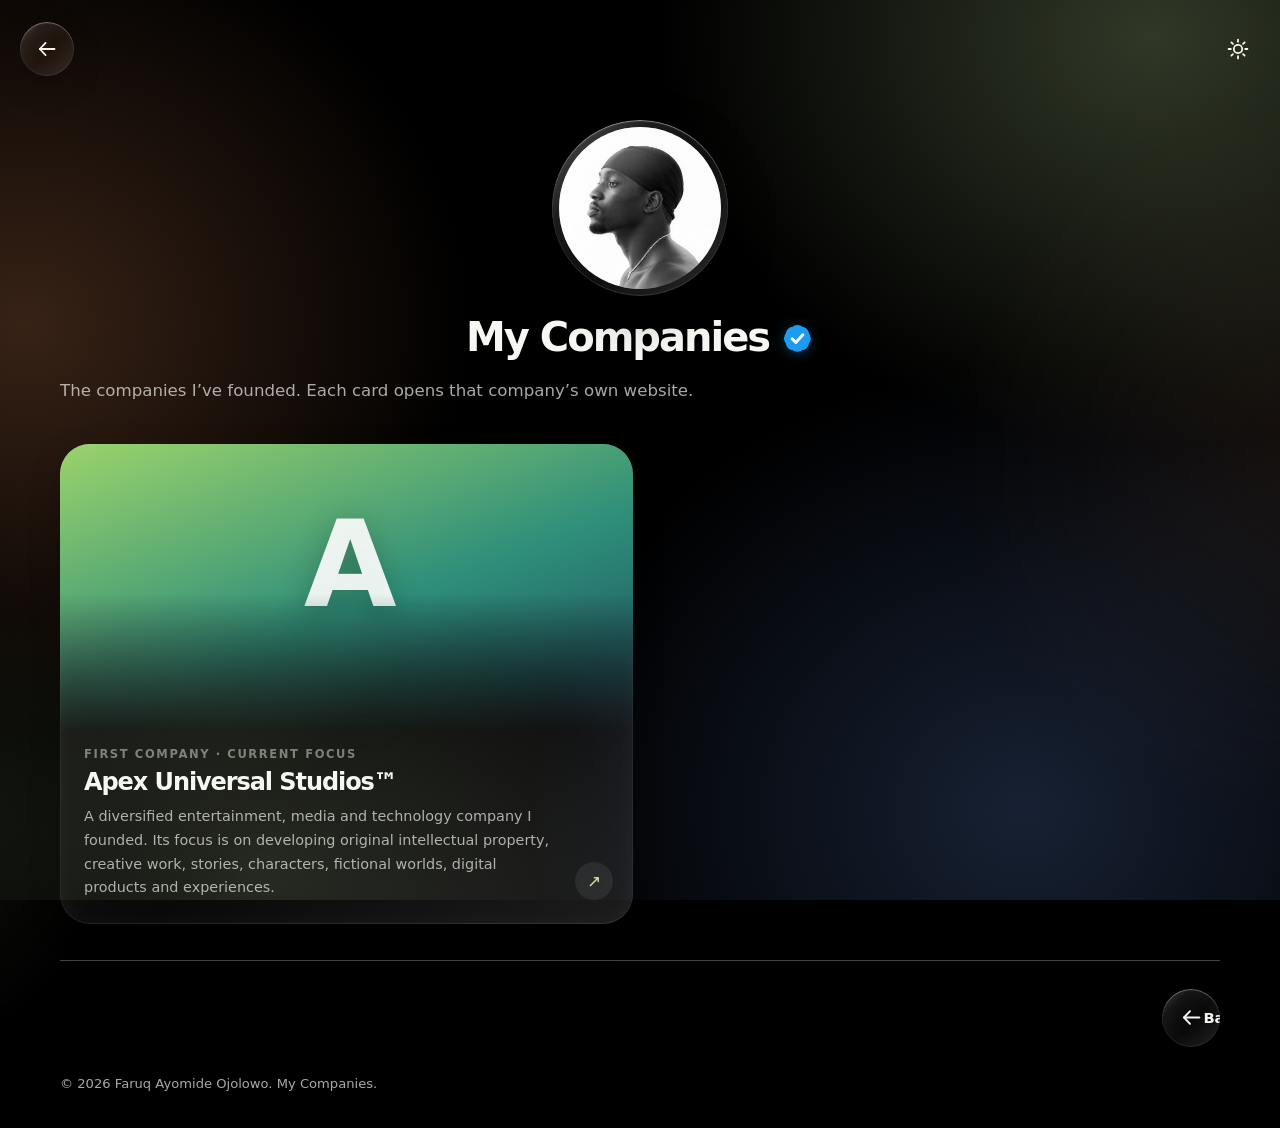
==== companies.html @ 047fd9ed "Add files via upload" ====
<!DOCTYPE html>
<html lang="en">
<head>
  <meta charset="UTF-8">
  <meta name="viewport" content="width=device-width, initial-scale=1.0, viewport-fit=cover">
  <meta name="theme-color" content="#000000">
  <meta name="color-scheme" content="dark light">
  <meta name="description" content="My Companies: the companies founded by Faruq Ayomide Ojolowo.">
  <title>My Companies | Faruq Ayomide Ojolowo</title>
  <script>
    /* Apply the theme chosen on the main site before first paint so the page never flashes the wrong colour. */
    (function () {
      var t = "dark";
      try { t = localStorage.getItem("faruq-site-theme") === "light" ? "light" : "dark"; } catch (e) {}
      document.documentElement.dataset.theme = t;
    })();
  </script>
  <style>
    /* ---------------------------------------------------------------
       Design tokens: identical to index.html
       --------------------------------------------------------------- */
    :root {
      --site-primary: #CCEAA4;
      --site-secondary: #413028;
      --site-background: #000000;
      --site-on-primary: #11140D;
      --site-on-background: #FFFFFF;
      --site-font-body: ui-sans-serif, system-ui, -apple-system, BlinkMacSystemFont, "Segoe UI", sans-serif;
      --site-font-heading: ui-sans-serif, system-ui, -apple-system, BlinkMacSystemFont, "Segoe UI", sans-serif;
      --site-heading-scale: 1;
      --site-spacing-scale: 1;
      --site-radius-scale: 1;
      --site-decoration-opacity: 1;
      --ink: #F7F7F3;
      --muted: rgba(247, 247, 243, 0.68);
      --soft: rgba(247, 247, 243, 0.46);
      --line: rgba(255, 255, 255, 0.26);
      --page-width: 1160px;
    }
    * { box-sizing: border-box; }
    [hidden] { display: none !important; }   /* lets the empty-state and filter rows really hide */
    html { scroll-behavior: smooth; background: #000000; }
    html[data-theme="light"] { background: #F4F3EF; }
    body { margin: 0; font-family: var(--site-font-body); background: transparent; -webkit-text-size-adjust: 100%; }
    button, a { font: inherit; }
    a { color: inherit; }

    #site-root {
      min-height: 100vh;
      width: 100%;
      position: relative;
      isolation: isolate;
      overflow: hidden;
      overflow: clip;
      display: flow-root;
      color-scheme: dark;
      background-color: var(--site-background);
      color: var(--site-on-background);
    }
    #site-root[data-theme="light"] {
      color-scheme: light;
      --site-background: #F4F3EF;
      --ink: #171614;
      --muted: rgba(23, 22, 20, 0.66);
      --soft: rgba(23, 22, 20, 0.48);
      --line: rgba(25, 25, 25, 0.20);
      background-color: #F4F3EF;
      color: #171614;
    }

    /* page background: same glows as index.html */
    #site-root::before, #site-root::after {
      content: ""; position: absolute; pointer-events: none; z-index: -1;
      opacity: var(--site-decoration-opacity); border-radius: 50%; filter: blur(2px);
    }
    #site-root::before {
      width: min(68vw, 760px); height: min(68vw, 760px); top: 5rem; right: -26rem;
      background: radial-gradient(circle, color-mix(in srgb, var(--site-secondary) 36%, transparent) 0%, color-mix(in srgb, var(--site-secondary) 12%, transparent) 42%, transparent 72%);
    }
    #site-root::after {
      width: min(46vw, 520px); height: min(46vw, 520px); top: 34rem; left: -25rem;
      background: radial-gradient(circle, rgba(204, 234, 164, 0.12) 0%, rgba(204, 234, 164, 0.035) 46%, transparent 72%);
    }
    .ambient {
      position: fixed; inset: 0; z-index: 0; pointer-events: none;
      background:
        radial-gradient(62vmax 52vmax at 90% 4%, rgba(204,234,164,0.24), rgba(204,234,164,0) 62%),
        radial-gradient(56vmax 52vmax at 2% 36%, rgba(214,132,84,0.26), rgba(214,132,84,0) 62%),
        radial-gradient(62vmax 56vmax at 80% 90%, rgba(96,138,214,0.24), rgba(96,138,214,0) 62%),
        radial-gradient(44vmax 44vmax at 20% 96%, rgba(204,234,164,0.14), rgba(204,234,164,0) 62%);
    }
    #site-root[data-theme="light"] .ambient {
      background:
        radial-gradient(62vmax 52vmax at 90% 4%, rgba(190,232,140,0.55), rgba(190,232,140,0) 62%),
        radial-gradient(56vmax 52vmax at 2% 36%, rgba(255,184,140,0.50), rgba(255,184,140,0) 62%),
        radial-gradient(62vmax 56vmax at 80% 90%, rgba(150,196,255,0.50), rgba(150,196,255,0) 62%),
        radial-gradient(44vmax 44vmax at 20% 96%, rgba(214,176,255,0.34), rgba(214,176,255,0) 62%);
    }
    .site-content { position: relative; z-index: 1; }

    /* ---------------------------------------------------------------
       Top row: back card (left) and light/dark icon (right)
       --------------------------------------------------------------- */
    .page-topbar {
      width: min(calc(100% - 32px), 1240px);
      margin: 22px auto 0;
      position: -webkit-sticky; position: sticky;
      top: max(22px, env(safe-area-inset-top, 0px));
      z-index: 30;
      display: flex; align-items: center; justify-content: space-between;
      pointer-events: none;
    }
    .page-topbar > * { pointer-events: auto; }
    @media (max-width: 680px) {
      .page-topbar { width: calc(100% - 24px); margin-top: 12px; top: max(12px, env(safe-area-inset-top, 0px)); }
    }

    .back-card, .menu-card, .footer-back {
      width: 54px; height: 54px; flex: none;
      display: grid; place-items: center;
      border: 0; border-radius: 50%;
      color: var(--ink); text-decoration: none; cursor: pointer;
      -webkit-tap-highlight-color: transparent;
      background-color: rgba(255,255,255,0.035);
      background-image: linear-gradient(135deg, rgba(255,255,255,0.22) 0%, rgba(255,255,255,0.04) 24%, rgba(255,255,255,0) 54%, rgba(255,255,255,0.08) 100%);
      -webkit-backdrop-filter: blur(16px) saturate(175%) brightness(1.1);
      backdrop-filter: blur(16px) saturate(175%) brightness(1.1);
      box-shadow: inset 0 1px 1px rgba(255,255,255,0.40), inset 0 -1px 1px rgba(255,255,255,0.10), inset 0 0 22px rgba(255,255,255,0.045), 0 10px 32px rgba(0,0,0,0.20);
      transition: transform 320ms cubic-bezier(.2,.75,.25,1), box-shadow 260ms ease;
    }
    #site-root[data-theme="light"] .back-card, #site-root[data-theme="light"] .menu-card, #site-root[data-theme="light"] .footer-back {
      background-color: rgba(255,255,255,0.22);
      background-image: linear-gradient(135deg, rgba(255,255,255,0.80) 0%, rgba(255,255,255,0.14) 28%, rgba(255,255,255,0) 58%, rgba(255,255,255,0.32) 100%);
      -webkit-backdrop-filter: blur(16px) saturate(190%) brightness(1.04);
      backdrop-filter: blur(16px) saturate(190%) brightness(1.04);
      box-shadow: inset 0 1px 1px rgba(255,255,255,1), inset 0 -1px 1px rgba(255,255,255,0.55), inset 0 0 24px rgba(255,255,255,0.28), 0 12px 34px rgba(60,70,100,0.13);
    }
    .back-card:hover { transform: translateY(-2px) scale(1.04); }
    .back-card:active { transform: scale(0.93); }
    .back-card:focus-visible, .menu-card:focus-visible, .footer-back:focus-visible, .theme-toggle:focus-visible { outline: 2px solid var(--site-primary); outline-offset: 3px; }
    .back-card svg { width: 24px; height: 24px; display: block; }

    .theme-toggle {
      width: 44px; height: 44px; padding: 0; flex: none;
      display: inline-grid; place-items: center;
      border: 0 !important; border-radius: 50%;
      background: none; box-shadow: none;
      color: var(--ink); cursor: pointer;
      -webkit-tap-highlight-color: transparent;
      transition: transform 320ms cubic-bezier(.2,.75,.25,1);
    }
    .theme-toggle:hover { transform: scale(1.1); }
    .theme-toggle:active { transform: scale(0.88); }
    .theme-icon, .theme-icon svg { display: block; width: 24px; height: 24px; }

    /* ---------------------------------------------------------------
       Profile block
       --------------------------------------------------------------- */
    .page-main {
      width: 100%; padding-bottom: 36px;
    }
    .profile {
      --avatar: clamp(132px, 38vw, 176px);
      display: flex; flex-direction: column; align-items: center; text-align: center;
      padding: clamp(26px, 6vw, 44px) 24px 12px;
    }
    /* in-flow placeholder that reserves the space; the real avatar is the fixed .avatar-float below */
    .avatar-slot { width: var(--avatar); height: var(--avatar); flex: none; }

    .avatar-float {
      position: fixed; left: 0; top: 0; z-index: 50;
      padding: 0; border: 0; background: none; font: inherit; color: inherit; display: block;
      width: var(--avatar, 160px); height: var(--avatar, 160px);
      border-radius: 50%; transform-origin: 50% 50%;
      will-change: transform; pointer-events: auto;
      opacity: 0; transition: opacity 600ms ease;
      -webkit-tap-highlight-color: transparent;
    }
    .avatar-float.is-ready { opacity: 1; }
    .avatar-float.is-docked { pointer-events: auto; cursor: pointer; }
    .avatar-float:focus-visible { outline: 2px solid var(--site-primary); outline-offset: 3px; }

    /* circular liquid-glass frame: photo fills the circle, a transparent glass layer covers it */
    .avatar-glass {
      position: absolute; inset: 0; border-radius: 50%;
      padding: 7px;
      background-color: rgba(255,255,255,0.05);
      background-image: linear-gradient(135deg, rgba(255,255,255,0.30) 0%, rgba(255,255,255,0.06) 30%, rgba(255,255,255,0) 56%, rgba(255,255,255,0.12) 100%);
      -webkit-backdrop-filter: blur(16px) saturate(175%) brightness(1.1);
      backdrop-filter: blur(16px) saturate(175%) brightness(1.1);
      box-shadow: inset 0 1px 1px rgba(255,255,255,0.5), inset 0 -1px 1px rgba(255,255,255,0.14), 0 18px 46px rgba(0,0,0,0.34), 0 3px 12px rgba(0,0,0,0.18);
    }
    #site-root[data-theme="light"] .avatar-glass {
      background-color: rgba(255,255,255,0.28);
      background-image: linear-gradient(135deg, rgba(255,255,255,0.9) 0%, rgba(255,255,255,0.16) 30%, rgba(255,255,255,0) 56%, rgba(255,255,255,0.36) 100%);
      box-shadow: inset 0 1px 1px rgba(255,255,255,1), inset 0 -1px 1px rgba(255,255,255,0.6), 0 18px 46px rgba(60,70,100,0.22), 0 3px 12px rgba(60,70,100,0.10);
    }
    .avatar-glass img {
      width: 100%; height: 100%; display: block; border-radius: 50%;
      object-fit: cover; background: #FFFFFF;
      user-select: none; -webkit-user-drag: none;
    }
    /* transparent glass sheen laid over the photo */
    .avatar-glass::after {
      content: ""; position: absolute; inset: 7px; border-radius: 50%; pointer-events: none;
      background:
        radial-gradient(120% 90% at 22% 6%, rgba(255,255,255,0.42), rgba(255,255,255,0) 46%),
        linear-gradient(150deg, rgba(255,255,255,0.14), rgba(255,255,255,0) 42%, rgba(255,255,255,0.08));
      box-shadow: inset 0 1px 2px rgba(255,255,255,0.55), inset 0 -2px 6px rgba(255,255,255,0.12);
    }

    .profile-name {
      margin: 20px 0 0;
      display: inline-flex; align-items: center; gap: 0.3em;
      font-family: var(--site-font-heading);
      font-size: calc(clamp(1.7rem, 6.4vw, 2.5rem) * var(--site-heading-scale));
      line-height: 1.05; font-weight: 850; letter-spacing: -0.05em;
      color: var(--ink);
      animation: profile-enter 1250ms cubic-bezier(.2,.75,.25,1) both;
    }
    .verified-badge { width: 0.82em; height: 0.82em; flex: none; display: block; margin-top: 0.06em; filter: drop-shadow(0 2px 6px rgba(29,155,240,0.35)); }
    .profile-bio {
      align-self: flex-start; width: 100%; text-align: left;
      max-width: 640px; margin: 18px 0 0 max(0px, calc((100% - 1160px) / 2));
      color: var(--muted);
      font-size: clamp(0.92rem, 1.3vw, 1.06rem); line-height: 1.8;
      animation: profile-enter 1250ms 120ms cubic-bezier(.2,.75,.25,1) both;
    }


    /* ---------------------------------------------------------------
       Journal: a vertical list of liquid-glass cards, each one links to the original source
       --------------------------------------------------------------- */
    .journal-wrap { width: min(calc(100% - 48px), var(--page-width)); margin: 26px auto 0; display: grid; gap: 14px; animation: profile-enter 1250ms 260ms cubic-bezier(.2,.75,.25,1) both; }
    .journal-list { display: grid; gap: 14px; grid-template-columns: 1fr; }
    @media (min-width: 900px) { .journal-list { grid-template-columns: repeat(2, 1fr); } .j-card.is-featured { grid-column: 1 / -1; } }

    .j-card, .journal-empty, .press-btn, .j-chip { background-color: rgba(255,255,255,0.035); background-image: linear-gradient(135deg, rgba(255,255,255,0.22) 0%, rgba(255,255,255,0.04) 24%, rgba(255,255,255,0) 54%, rgba(255,255,255,0.08) 100%); -webkit-backdrop-filter: blur(16px) saturate(175%) brightness(1.1); backdrop-filter: blur(16px) saturate(175%) brightness(1.1); box-shadow: inset 0 1px 1px rgba(255,255,255,0.40), inset 0 -1px 1px rgba(255,255,255,0.10), inset 0 0 22px rgba(255,255,255,0.045), 0 10px 32px rgba(0,0,0,0.20); }
    #site-root[data-theme="light"] .j-card, #site-root[data-theme="light"] .journal-empty, #site-root[data-theme="light"] .press-btn, #site-root[data-theme="light"] .j-chip { background-color: rgba(255,255,255,0.22); background-image: linear-gradient(135deg, rgba(255,255,255,0.80) 0%, rgba(255,255,255,0.14) 28%, rgba(255,255,255,0) 58%, rgba(255,255,255,0.32) 100%); -webkit-backdrop-filter: blur(16px) saturate(190%) brightness(1.04); backdrop-filter: blur(16px) saturate(190%) brightness(1.04); box-shadow: inset 0 1px 1px rgba(255,255,255,1), inset 0 -1px 1px rgba(255,255,255,0.55), inset 0 0 24px rgba(255,255,255,0.28), 0 12px 34px rgba(60,70,100,0.13); }

    .j-card {
      position: relative; display: grid; grid-template-columns: 88px 1fr auto; align-items: center; gap: 16px;
      padding: 14px 18px 14px 14px; border-radius: calc(30px * var(--site-radius-scale));
      color: var(--ink); text-decoration: none; overflow: hidden; isolation: isolate;
      -webkit-tap-highlight-color: transparent; -webkit-touch-callout: none;
      transition: transform 380ms cubic-bezier(.2,.75,.25,1), box-shadow 300ms ease;
    }
    .j-card:hover { transform: translateY(-3px); }
    .j-card:active { transform: scale(0.985); }
    .j-card:focus-visible, .press-btn:focus-visible, .j-chip:focus-visible { outline: 2px solid var(--site-primary); outline-offset: 4px; }
    .j-thumb { width: 88px; height: 88px; border-radius: 22px; background-color: rgba(255,255,255,0.08); background-size: cover; background-position: center; }
    .j-source { font-size: 0.72rem; letter-spacing: 0.14em; text-transform: uppercase; color: var(--soft); font-weight: 700; }
    .j-headline { margin: 5px 0 5px; font-family: var(--site-font-heading); font-size: calc(1.04rem * var(--site-heading-scale)); line-height: 1.25; font-weight: 800; letter-spacing: -0.03em; }
    .j-date { font-size: 0.82rem; color: var(--muted); }
    .j-arrow { width: 38px; height: 38px; display: grid; place-items: center; border-radius: 50%; color: var(--site-primary); font-size: 1.05rem; background: rgba(255,255,255,0.07); }
    #site-root[data-theme="light"] .j-arrow { color: #171614; background: rgba(255,255,255,0.7); }

    /* the newest entry is a big card: picture on top fading into the glass, text at the bottom */
    .j-card.is-featured { display: block; padding: 0; min-height: 360px; }
    .j-card.is-featured .j-thumb {
      position: absolute; inset: 0 0 auto 0; width: auto; height: 68%; border-radius: 0; z-index: 0;
      -webkit-mask-image: linear-gradient(to bottom, #000 0%, #000 50%, rgba(0,0,0,0) 100%);
      mask-image: linear-gradient(to bottom, #000 0%, #000 50%, rgba(0,0,0,0) 100%);
    }
    .j-card.is-featured .j-body { position: absolute; left: 24px; right: 70px; bottom: 22px; z-index: 2; }
    .j-card.is-featured .j-headline { font-size: calc(1.4rem * var(--site-heading-scale)); letter-spacing: -0.04em; }
    .j-card.is-featured .j-arrow { position: absolute; right: 20px; bottom: 22px; z-index: 2; }

    /* company cards: a tall glass card with the logo on top fading into the glass */
    .j-card.is-company { display: flex; flex-direction: column; justify-content: flex-end; min-height: 480px; padding: 0; }
    .j-card.is-company .j-thumb {
      position: absolute; inset: 0 0 auto 0; width: auto; height: 60%; border-radius: 0; z-index: 0;
      display: grid; place-items: center; color: rgba(255,255,255,0.9);
      -webkit-mask-image: linear-gradient(to bottom, #000 0%, #000 52%, rgba(0,0,0,0) 100%);
      mask-image: linear-gradient(to bottom, #000 0%, #000 52%, rgba(0,0,0,0) 100%);
    }
    .j-monogram { font-family: var(--site-font-heading); font-size: clamp(5rem, 22vw, 7.5rem); font-weight: 850; letter-spacing: -0.06em; line-height: 1; margin-top: -8%; text-shadow: 0 8px 30px rgba(0,0,0,0.25); }
    .j-card.is-company .j-body { position: relative; z-index: 2; padding: 22px 76px 24px 24px; }
    .j-card.is-company .j-headline { font-size: calc(1.5rem * var(--site-heading-scale)); letter-spacing: -0.045em; margin: 6px 0 8px; }
    .j-card.is-company .j-desc { margin: 0; color: var(--muted); font-size: 0.9rem; line-height: 1.65; }
    .j-card.is-company .j-arrow { position: absolute; right: 20px; bottom: 24px; z-index: 2; }
    @media (min-width: 900px) { .j-card.is-company { grid-column: auto; } }

    .j-filters { display: flex; flex-wrap: wrap; gap: 8px; }
    .j-chip { height: 40px; padding: 0 18px; border: 0; border-radius: 999px; color: var(--ink); font: inherit; font-size: 0.86rem; font-weight: 700; cursor: pointer; -webkit-tap-highlight-color: transparent; }
    .j-chip[aria-pressed="true"] { color: var(--site-on-primary); background-color: var(--site-primary); background-image: none; }

    .journal-empty { display: grid; gap: 14px; justify-items: start; padding: 28px; border-radius: calc(34px * var(--site-radius-scale)); }
    .journal-empty-icon { width: 56px; height: 56px; display: grid; place-items: center; border-radius: 50%; color: var(--site-primary); background: rgba(255,255,255,0.07); }
    #site-root[data-theme="light"] .journal-empty-icon { color: #171614; background: rgba(255,255,255,0.7); }
    .journal-empty-icon svg { width: 26px; height: 26px; display: block; }
    .journal-empty h2 { margin: 0; font-family: var(--site-font-heading); font-size: calc(1.4rem * var(--site-heading-scale)); font-weight: 800; letter-spacing: -0.04em; line-height: 1.15; }
    .journal-empty p { margin: 0; max-width: 520px; color: var(--muted); font-size: clamp(0.9rem, 1.2vw, 1rem); line-height: 1.75; }

    .press-row { display: grid; gap: 14px; justify-items: start; margin-top: 18px; }
    .press-note { margin: 0; max-width: 520px; color: var(--muted); font-size: clamp(0.9rem, 1.2vw, 1rem); line-height: 1.75; }
    .press-btn { display: inline-flex; align-items: center; gap: 10px; height: 52px; padding: 0 22px; border-radius: 999px; color: var(--ink); text-decoration: none; font-weight: 700; font-size: 0.92rem; -webkit-tap-highlight-color: transparent; -webkit-touch-callout: none; transition: transform 320ms cubic-bezier(.2,.75,.25,1); }
    .press-btn:hover { transform: translateY(-2px); }
    .press-btn:active { transform: scale(0.97); }
    .press-btn svg { width: 20px; height: 20px; display: block; }
    @media (hover: none) and (pointer: coarse) { .j-card, .press-btn, .j-chip { -webkit-user-select: none; user-select: none; } }

    .page-footer {
      width: min(calc(100% - 48px), var(--page-width)); margin: 0 auto;
      padding: 28px 0 calc(34px + env(safe-area-inset-bottom, 0px));
      border-top: 1px solid var(--line);
      display: flex; flex-direction: column; align-items: flex-start; gap: 26px; text-align: left;
      color: var(--muted); font-size: 0.82rem; line-height: 1.6;
    }
    .page-footer a { color: var(--ink); text-decoration: none; font-weight: 600; display: inline-flex; align-items: center; gap: 8px; opacity: 0.85; transition: opacity 200ms ease; }
    .page-footer a:hover { opacity: 1; }
    .page-footer a svg { width: 16px; height: 16px; display: block; }
    .site-content { min-height: calc(100vh + 160px); min-height: calc(100svh + 160px); display: flex; flex-direction: column; }
    .page-main { flex: 1 0 auto; }

    .focus-backdrop {
      position: fixed;
      inset: 0;
      z-index: 40;
      opacity: 0;
      visibility: hidden;
      pointer-events: none;
      background: rgba(0, 0, 0, 0.42);
      -webkit-backdrop-filter: blur(16px) saturate(85%);
      backdrop-filter: blur(16px) saturate(85%);
      transition: opacity 340ms ease, visibility 0s linear 340ms;
    }
    #site-root[data-theme="light"] .focus-backdrop {
      background: rgba(28, 25, 20, 0.20);
    }
    body.focus-active .focus-backdrop {
      opacity: 1;
      visibility: visible;
      transition-delay: 0s;
    }

    .focus-stage {
      display: none;
      position: fixed;
      inset: 0;
      z-index: 41;
      overflow: hidden;
      touch-action: none;
      overscroll-behavior: contain;
      -webkit-tap-highlight-color: transparent;
      -webkit-touch-callout: none;
      cursor: pointer;
    }
    body.focus-open .focus-stage { display: block; }
    .focus-stage.is-scrollable {
      overflow-y: auto;
      touch-action: pan-y;
      -webkit-overflow-scrolling: touch;
    }

    .focus-stage .focus-clone {
      position: absolute;
      margin: 0;
      translate: none;
      transform-origin: 50% 50%;
      will-change: transform, rotate;
      cursor: pointer;
      -webkit-user-select: none;
      user-select: none;
      -webkit-touch-callout: none;
      transition: transform 400ms cubic-bezier(.18, .82, .22, 1),
                  rotate 400ms cubic-bezier(.18, .82, .22, 1),
                  box-shadow 400ms ease !important;
    }
    .focus-stage .focus-clone.is-lifted {
      box-shadow: 0 34px 90px rgba(0, 0, 0, 0.50), 0 8px 24px rgba(0, 0, 0, 0.28) !important;
    }
    #site-root[data-theme="light"] .focus-stage .focus-clone.is-lifted {
      box-shadow: 0 30px 80px rgba(30, 24, 18, 0.28), 0 8px 22px rgba(30, 24, 18, 0.14) !important;
    }

    /* text reveal: the same fade-and-rise used on the main site */
    .reveal { opacity: 0; transform: translateY(24px) scale(0.985); transition: opacity 1450ms ease, transform 1450ms cubic-bezier(.2,.75,.25,1); will-change: opacity, transform; }
    .reveal.is-visible { opacity: 1; transform: translateY(0) scale(1); }

    /* Long-press preview (same behaviour as the main site) */
    .g-card, .back-card, .menu-card, .theme-toggle, .avatar-glass, .page-footer a, .avatar-glass img, .g-media { -webkit-touch-callout: none; }
    @media (hover: none) and (pointer: coarse) {
      .g-card, .back-card, .menu-card, .theme-toggle, .avatar-glass, .page-footer a { -webkit-user-select: none; user-select: none; }
    }
    @media (prefers-reduced-motion: reduce) { .focus-backdrop { transition: none !important; } }

    /* footer "Back to About": a round card that grows into a long card when the very bottom is reached */
    .page-footer a.footer-back {
      --fc: 52px;                        /* same size as the footer cards on the main site */
      display: inline-flex; align-items: center; justify-content: center;
      width: var(--fc); height: var(--fc); padding: 0; gap: 0; overflow: hidden;
      align-self: flex-end;              /* bottom right: it grows to the left */
      border-radius: 999px;              /* fully rounded ends, like the main site's footer cards */
      color: var(--ink); font-weight: 700; font-size: 0.92rem; letter-spacing: -0.01em; white-space: nowrap;
      opacity: 1;
      transition: width 640ms cubic-bezier(.34,1.35,.5,1), box-shadow 260ms ease;
    }
    @media (min-width: 681px) { .page-footer a.footer-back { --fc: 58px; } }
    .page-footer a.footer-back svg { width: 25px; height: 25px; flex: none; }
    .page-footer a.footer-back .footer-back-label { max-width: 0; opacity: 0; margin-left: 0; transition: max-width 640ms cubic-bezier(.34,1.35,.5,1), opacity 320ms ease 120ms, margin 640ms cubic-bezier(.34,1.35,.5,1); }
    .page-footer a.footer-back.is-expanded { width: 212px; }   /* same long-card width as the main site's current-page footer card */
    .page-footer a.footer-back.is-expanded .footer-back-label { max-width: 140px; opacity: 1; margin-left: 10px; }

    @keyframes profile-enter {
      from { opacity: 0; transform: translateY(14px) scale(0.985); }
      to { opacity: 1; transform: translateY(0) scale(1); }
    }
    @media (prefers-reduced-motion: reduce) {
      *, *::before, *::after { animation-duration: 0.01ms !important; transition-duration: 0.01ms !important; }
    }
  </style>
</head>
<body>
  <div id="site-root" data-theme="dark">
    <div class="ambient" aria-hidden="true"></div>

    <div class="site-content">
      <header class="page-topbar">
        <a class="back-card" id="back-card" href="index.html#ventures" aria-label="Back to the previous page" title="Back">
          <svg viewBox="0 0 24 24" fill="none" stroke="currentColor" stroke-width="1.8" stroke-linecap="round" stroke-linejoin="round" aria-hidden="true"><path d="M19.5 12H4.8"/><path d="m10.6 5.9-5.8 6.1 5.8 6.1"/></svg>
        </a>
        <button class="theme-toggle" id="theme-toggle" type="button" aria-label="Switch to light mode" title="Switch to light mode">
          <span class="theme-icon" aria-hidden="true"></span>
        </button>
      </header>

      <button class="avatar-float" id="avatar-float" type="button" tabindex="-1" aria-label="Faruq Ayomide Ojolowo">
        <div class="avatar-glass">
          <img src="[data-uri]" alt="" width="640" height="640" decoding="async">
        </div>
      </button>

      <main class="page-main">
        <section class="profile" aria-label="Gallery profile">
          <div class="avatar-slot" id="avatar-slot"></div>
          <h1 class="profile-name">
            <span>My Companies</span>
            <svg class="verified-badge" viewBox="0 0 24 24" role="img" aria-label="Verified">
              <title>Verified</title>
              <g fill="#1D9BF0">
                <rect x="3.4" y="3.4" width="17.2" height="17.2" rx="5.6"/>
                <rect x="3.4" y="3.4" width="17.2" height="17.2" rx="5.6" transform="rotate(45 12 12)"/>
              </g>
              <path d="M8.1 12.3l2.7 2.7 5.2-5.6" fill="none" stroke="#FFFFFF" stroke-width="2.1" stroke-linecap="round" stroke-linejoin="round"/>
            </svg>
          </h1>
          <p class="profile-bio">The companies I’ve founded. Each card opens that company’s own website.</p>
        </section>

        <div class="journal-wrap">
          <div class="journal-list" id="company-list"></div>
          <div class="journal-empty" id="company-empty" hidden>
            <h2>No companies yet.</h2>
            <p>The companies I’ve founded will appear here.</p>
          </div>
        </div>
      </main>

      <footer class="page-footer">
        <a class="footer-back" id="footer-back" href="index.html#ventures" aria-label="Back to Professional" title="Back to Professional"><svg viewBox="0 0 24 24" fill="none" stroke="currentColor" stroke-width="1.8" stroke-linecap="round" stroke-linejoin="round" aria-hidden="true"><path d="M19.5 12H4.8"/><path d="m10.6 5.9-5.8 6.1 5.8 6.1"/></svg><span class="footer-back-label">Back to Professional</span></a>
        <span>© 2026 Faruq Ayomide Ojolowo. My Companies.</span>
      </footer>
    </div>

    <!-- Long-press preview layers -->
    <div class="focus-backdrop" id="focus-backdrop" aria-hidden="true"></div>
    <div class="focus-stage" id="focus-stage" aria-hidden="true"></div>
  </div>

  <script>
    (function () {
      var siteRoot = document.getElementById("site-root");
      var toggle = document.getElementById("theme-toggle");
      var icon = toggle.querySelector(".theme-icon");
      var SUN = '<svg viewBox="0 0 24 24" fill="none" stroke="currentColor" stroke-width="1.8" stroke-linecap="round" stroke-linejoin="round" aria-hidden="true"><circle cx="12" cy="12" r="4.2"/><path d="M12 2.6v2.2M12 19.2v2.2M2.6 12h2.2M19.2 12h2.2M5.35 5.35l1.55 1.55M17.1 17.1l1.55 1.55M5.35 18.65l1.55-1.55M17.1 6.9l1.55-1.55"/></svg>';
      var MOON = '<svg viewBox="0 0 24 24" fill="none" stroke="currentColor" stroke-width="1.8" stroke-linecap="round" stroke-linejoin="round" aria-hidden="true"><path d="M20.2 14.3A8.3 8.3 0 0 1 9.7 3.8a8.3 8.3 0 1 0 10.5 10.5z"/></svg>';

      function applyTheme(theme) {
        var isLight = theme === "light";
        siteRoot.dataset.theme = isLight ? "light" : "dark";
        document.documentElement.dataset.theme = isLight ? "light" : "dark";
        icon.innerHTML = isLight ? MOON : SUN;
        var label = isLight ? "Switch to dark mode" : "Switch to light mode";
        toggle.setAttribute("aria-label", label);
        toggle.setAttribute("title", label);
        var meta = document.querySelector('meta[name="theme-color"]');
        if (meta) meta.setAttribute("content", isLight ? "#F4F3EF" : "#000000");
        try { localStorage.setItem("faruq-site-theme", isLight ? "light" : "dark"); } catch (e) {}
      }
      var saved = "dark";
      try { saved = localStorage.getItem("faruq-site-theme") || "dark"; } catch (e) {}
      applyTheme(saved === "light" ? "light" : "dark");
      toggle.addEventListener("click", function () {
        applyTheme(siteRoot.dataset.theme === "light" ? "dark" : "light");
      });

      /* Profile picture: shrinks as soon as the visitor scrolls and docks right under the light/dark icon. */
      var slot = document.getElementById("avatar-slot");
      var floatEl = document.getElementById("avatar-float");
      var DOCK_SIZE = 48, DOCK_GAP = 12, SHRINK_DISTANCE = 140;
      var queued = false;
      function layoutAvatar() {
        queued = false;
        var s = slot.getBoundingClientRect();
        var size = s.width;
        if (!size) return;
        var t = toggle.getBoundingClientRect();
        var p = Math.min(1, Math.max(0, (window.scrollY || window.pageYOffset || 0) / SHRINK_DISTANCE));
        var e = 1 - Math.pow(1 - p, 3);                       /* eased, so it reacts the moment scrolling starts */
        var cx = s.left + s.width / 2, cy = s.top + s.height / 2;
        var tx = t.left + t.width / 2, ty = t.bottom + DOCK_GAP + DOCK_SIZE / 2;
        var x = cx + (tx - cx) * e, y = cy + (ty - cy) * e;
        var k = 1 + (DOCK_SIZE / size - 1) * e;
        floatEl.style.width = floatEl.style.height = size + "px";
        floatEl.style.transform = "translate3d(" + (x - size / 2) + "px," + (y - size / 2) + "px,0) scale(" + k + ")";
        var docked = p >= 1;
        floatEl.classList.toggle("is-docked", docked);
        floatEl.tabIndex = docked ? 0 : -1;
        floatEl.setAttribute("aria-label", docked ? "Open gallery menu" : "Faruq Ayomide Ojolowo");
        floatEl.classList.add("is-ready");
      }
      function queueLayout() { if (!queued) { queued = true; requestAnimationFrame(layoutAvatar); } }
      window.addEventListener("scroll", queueLayout, { passive: true });
      window.addEventListener("resize", queueLayout);
      window.addEventListener("load", queueLayout);
      layoutAvatar();
      /* The docked profile picture takes the visitor back to the top. */
      floatEl.addEventListener("click", function () {
        if (floatEl.classList.contains("is-docked")) window.scrollTo({ top: 0, behavior: "smooth" });
      });

      /* ---------------------------------------------------------------
         COMPANIES: add every new company to this list. One block per company:
         { name: "Company name", tag: "Short label", description: "One or two sentences.",
           url: "https://the-company-website", image: "logo-file.jpg", monogram: "A" }
         (image is optional; without it the card shows the monogram letter on a coloured background.)
         --------------------------------------------------------------- */
      var COMPANIES = [
        {
          name: "Apex Universal Studios™",
          tag: "First company · Current focus",
          description: "A diversified entertainment, media and technology company I founded. Its focus is on developing original intellectual property, creative work, stories, characters, fictional worlds, digital products and experiences.",
          url: "https://apexuniversalstudios0-jpg.github.io/Apex-Universal-Studios/index.html",
          image: "",
          monogram: "A",
          color: "linear-gradient(160deg,#9bd36b 0%,#2f8f7a 55%,#1c4a5c 100%)"
        }
      ];

      var companyList = document.getElementById("company-list");
      var companyEmpty = document.getElementById("company-empty");
      function mk(tag, cls, text) { var n = document.createElement(tag); if (cls) n.className = cls; if (text) n.textContent = text; return n; }
      function renderCompanies() {
        companyList.textContent = "";
        companyEmpty.hidden = COMPANIES.length > 0;
        COMPANIES.forEach(function (c) {
          var a = mk("a", "j-card is-company");
          a.href = c.url; a.target = "_blank"; a.rel = "noopener noreferrer";
          a.setAttribute("aria-label", "Visit " + c.name + " (opens its website)");
          var thumb = mk("div", "j-thumb");
          if (c.image) { thumb.style.backgroundImage = "url('" + c.image + "')"; thumb.style.backgroundSize = "cover"; thumb.style.backgroundPosition = "center"; }
          else { thumb.style.background = c.color || "linear-gradient(160deg,#8a7bff 0%,#4a5bd6 55%,#1d2a6b 100%)"; thumb.appendChild(mk("span", "j-monogram", c.monogram || (c.name || "?").charAt(0))); }
          a.appendChild(thumb);
          var body = mk("div", "j-body");
          if (c.tag) body.appendChild(mk("div", "j-source", c.tag));
          body.appendChild(mk("h2", "j-headline", c.name));
          if (c.description) body.appendChild(mk("p", "j-desc", c.description));
          a.appendChild(body);
          var arrow = mk("span", "j-arrow", "↗"); arrow.setAttribute("aria-hidden", "true"); a.appendChild(arrow);
          companyList.appendChild(a);
        });
      }
      renderCompanies();

      var reduceMotion = window.matchMedia && window.matchMedia("(prefers-reduced-motion: reduce)").matches;
      /* Text reveal on scroll (same fade-and-rise as the main site). */
      var revealTargets = [].slice.call(document.querySelectorAll(".j-headline, .j-desc, .journal-empty h2, .journal-empty p, .page-footer > span"));
      if (reduceMotion || !("IntersectionObserver" in window)) {
        revealTargets.forEach(function (el) { el.classList.add("is-visible"); });
      } else {
        var revealWatcher = new IntersectionObserver(function (entries, obs) {
          entries.forEach(function (en) {
            if (en.isIntersecting) { en.target.style.transitionDelay = "90ms"; en.target.classList.add("is-visible"); obs.unobserve(en.target); }
          });
        }, { threshold: 0.08, rootMargin: "0px 0px -24px 0px" });
        revealTargets.forEach(function (el) { el.classList.add("reveal"); revealWatcher.observe(el); });
      }

      /* ---- Long-press preview ---- */
      // iPhone-style long press: the pressed card floats above a blurred, dimmed page.
      // The card is cloned into #focus-stage (a layer above #focus-backdrop), so the blur can never touch it.
      const CARD_SELECTOR = [".j-card", ".journal-empty", ".back-card", ".theme-toggle", ".avatar-glass", ".page-footer a"].join(",");
      // Controls that must keep their normal press behaviour (navigation, menu, theme switch).
      const NO_PRESS_SELECTOR = "[data-no-press]";
      const HOLD_MS = 420;
      const MOVE_TOLERANCE = 8;
      const LIFT_SCALE = 1.055;
      const focusStage = document.getElementById("focus-stage");
      let holdTimer = 0;
      let pending = null;
      let focused = null;
      let suppressClickUntil = 0;

      function cardFromTarget(target) {
        if (!(target instanceof Element)) return null;
        if (target.closest("#focus-stage") || target.closest(NO_PRESS_SELECTOR)) return null;
        return target.closest(CARD_SELECTOR);
      }

      function cancelPending() {
        window.clearTimeout(holdTimer);
        holdTimer = 0;
        pending = null;
      }

      function buildClone(card) {
        const cs = getComputedStyle(card);
        const clone = card.cloneNode(true);
        clone.removeAttribute("id");
        clone.removeAttribute("style");
        clone.removeAttribute("data-float-index");
        clone.classList.remove("reveal", "is-visible");
        clone.querySelectorAll("[id]").forEach((node) => node.removeAttribute("id"));
                clone.querySelectorAll(".reveal, .is-visible").forEach((node) => {
          node.classList.remove("reveal", "is-visible");
          node.removeAttribute("style");
        });
        clone.querySelectorAll("a, button").forEach((node) => node.setAttribute("tabindex", "-1"));
        if (clone.matches("a")) clone.setAttribute("tabindex", "-1");
        clone.classList.add("focus-clone");
        // Freeze the look the original has right now (nth-child backgrounds, hover state, theme colours).
        ["backgroundColor", "backgroundImage", "color", "borderTopColor", "borderRightColor",
         "borderBottomColor", "borderLeftColor", "borderRadius"].forEach((prop) => { clone.style[prop] = cs[prop]; });
        return clone;
      }

      function activateFocus(request) {
        holdTimer = 0;
        if (!request || pending !== request || focused) return;
        const card = request.card;
        if (!card.isConnected) return;
        const rect = card.getBoundingClientRect();
        const width = card.offsetWidth;
        const height = card.offsetHeight;
        if (!rect.width || !rect.height || !width || !height) return;

        const vw = document.documentElement.clientWidth;
        const vh = window.innerHeight;
        const scale = Math.max(1, Math.min(LIFT_SCALE, (vw - 16) / width));
        const scaledW = width * scale;
        const scaledH = height * scale;
        const startCx = rect.left + rect.width / 2;
        const startCy = rect.top + rect.height / 2;

        // Final centre, kept fully on screen.
        let cx = startCx;
        if (cx - scaledW / 2 < 8) cx = 8 + scaledW / 2;
        if (cx + scaledW / 2 > vw - 8) cx = vw - 8 - scaledW / 2;
        const scrollable = scaledH > vh - 24;
        let cy = startCy;
        if (scrollable) cy = 12 + scaledH / 2;
        else {
          if (cy - scaledH / 2 < 12) cy = 12 + scaledH / 2;
          if (cy + scaledH / 2 > vh - 12) cy = vh - 12 - scaledH / 2;
        }

        const startScale = Math.min(1.5, Math.max(0.2, rect.width / width));
        const startTilt = "0deg";

        const clone = buildClone(card);
        clone.style.width = width + "px";
        clone.style.height = height + "px";
        clone.style.left = (cx - width / 2) + "px";
        clone.style.top = (cy - height / 2) + "px";
        clone.style.setProperty("--scroll-float", "0px");
        clone.style.setProperty("--scroll-tilt", startTilt);
        clone.style.transform = "translate3d(" + (startCx - cx) + "px," + (startCy - cy) + "px,0) scale(" + startScale + ")";

        focusStage.replaceChildren();
        focusStage.scrollTop = 0;
        focusStage.classList.toggle("is-scrollable", scrollable);
        if (scrollable) {
          const spacer = document.createElement("div");
          spacer.style.cssText = "position:absolute;left:0;top:0;width:1px;pointer-events:none;height:" + Math.ceil(12 + scaledH + 28) + "px";
          focusStage.appendChild(spacer);
        }
        focusStage.appendChild(clone);
        var srcVideos = card.querySelectorAll("video");
        clone.querySelectorAll("video").forEach(function (cv, idx) {
          var sv = srcVideos[idx];
          cv.muted = true; cv.setAttribute("muted", ""); cv.playsInline = true;
          var start = sv ? sv.currentTime : 0;
          var go = function () { try { cv.currentTime = start; } catch (e) {} var pr = cv.play(); if (pr && pr.catch) pr.catch(function () {}); };
          if (cv.readyState >= 1) go(); else cv.addEventListener("loadedmetadata", go, { once: true });
        });

        focused = { card, clone, cx, cy, scrollable, held: true, closing: false, timer: 0, vw, vh };
        card.style.visibility = "hidden";
        document.body.classList.add("focus-open");
        clone.getBoundingClientRect(); // commit the start frame before animating
        window.requestAnimationFrame(() => {
          if (!focused || focused.clone !== clone || focused.closing) return;
          document.body.classList.add("focus-active");
          clone.classList.add("is-lifted");
          clone.style.setProperty("--scroll-tilt", "0deg");
          clone.style.transform = "translate3d(0,0,0) scale(" + scale + ")";
        });
      }

      function finishFocus() {
        const state = focused;
        if (!state) return;
        window.clearTimeout(state.timer);
        state.card.style.removeProperty("visibility");
        if (!state.card.getAttribute("style")) state.card.removeAttribute("style");
        focusStage.replaceChildren();
        focusStage.classList.remove("is-scrollable");
        focusStage.scrollTop = 0;
        document.body.classList.remove("focus-open", "focus-active");
        focused = null;
      }

      function dismissFocus(immediate) {
        const state = focused;
        if (!state || state.closing) return;
        state.closing = true;
        if (immediate) { finishFocus(); return; }
        const rect = state.card.getBoundingClientRect();
        const dx = rect.left + rect.width / 2 - state.cx;
        const dy = rect.top + rect.height / 2 - (state.cy - focusStage.scrollTop);
        state.clone.classList.remove("is-lifted");
        state.clone.style.setProperty("--scroll-tilt", state.card.style.getPropertyValue("--scroll-tilt") || "0deg");
        state.clone.style.transform = "translate3d(" + dx + "px," + dy + "px,0) scale(1)";
        document.body.classList.remove("focus-active");
        state.clone.addEventListener("transitionend", (event) => {
          if (event.propertyName === "transform") finishFocus();
        });
        state.timer = window.setTimeout(finishFocus, 520); // safety net: never leave a stuck overlay
      }

      document.addEventListener("pointerdown", function (event) {
        if (!event.isPrimary || event.button !== 0 || focused) return;
                const card = cardFromTarget(event.target);
        if (!card) return;
        window.clearTimeout(holdTimer);
        const request = { card, x: event.clientX, y: event.clientY };
        pending = request;
        holdTimer = window.setTimeout(() => activateFocus(request), HOLD_MS);
      }, { passive: true });

      document.addEventListener("pointermove", function (event) {
        if (!pending) return;
        if (Math.hypot(event.clientX - pending.x, event.clientY - pending.y) > MOVE_TOLERANCE) cancelPending();
      }, { passive: true });

      function releasePress() {
        if (focused && focused.held) {
          focused.held = false;
          // The release of a long press must not trigger a click on the card or its link.
          suppressClickUntil = performance.now() + 500;
        }
        cancelPending();
      }
      document.addEventListener("pointerup", releasePress, { passive: true });
      document.addEventListener("pointercancel", releasePress, { passive: true });
      window.addEventListener("blur", cancelPending);

      // Swallow the click that follows a long-press release; afterwards any tap dismisses the focused card.
      window.addEventListener("click", function (event) {
        if (performance.now() < suppressClickUntil) {
          event.preventDefault();
          event.stopImmediatePropagation();
          return;
        }
        if (focused) {
          event.preventDefault();
          event.stopImmediatePropagation();
          dismissFocus(false);
        }
      }, true);

      // Dismiss on a tap of the floating layer using pointer/touch events directly.
      // iOS Safari does not reliably fire "click" on non-link elements, so we never depend on it.
      let stageTap = null;
      function beginStageTap(x, y) {
        if (!focused || focused.closing) return;
        if (focused.held) focused.held = false; // a missed release must not leave the layer stuck
        if (performance.now() < suppressClickUntil) { stageTap = null; return; }
        stageTap = { x, y };
      }
      function endStageTap(x, y) {
        const tapInfo = stageTap;
        stageTap = null;
        if (!tapInfo || !focused || focused.closing) return;
        if (Math.hypot(x - tapInfo.x, y - tapInfo.y) > 12) return; // it was a scroll, not a tap
        suppressClickUntil = performance.now() + 450; // swallow the follow-up synthetic click
        dismissFocus(false);
      }
      focusStage.addEventListener("pointerdown", function (event) {
        if (event.isPrimary) beginStageTap(event.clientX, event.clientY);
      }, { passive: true });
      focusStage.addEventListener("pointerup", function (event) {
        if (event.isPrimary) endStageTap(event.clientX, event.clientY);
      }, { passive: true });
      focusStage.addEventListener("pointercancel", function () { stageTap = null; }, { passive: true });
      // Fallback for browsers without pointer events on touch.
      focusStage.addEventListener("touchstart", function (event) {
        const t = event.changedTouches[0];
        if (t && !stageTap) beginStageTap(t.clientX, t.clientY);
      }, { passive: true });
      focusStage.addEventListener("touchend", function (event) {
        const t = event.changedTouches[0];
        if (t) endStageTap(t.clientX, t.clientY);
      }, { passive: true });

      // While holding: no scrolling, no text selection, no context menu, no link dragging.
      document.addEventListener("touchmove", function (event) {
        if (focused && (focused.held || !focused.scrollable) && event.cancelable) event.preventDefault();
      }, { passive: false });
      focusStage.addEventListener("wheel", function (event) {
        if (focused && !focused.scrollable) event.preventDefault();
      }, { passive: false });
      document.addEventListener("contextmenu", function (event) {
        if (pending || focused) event.preventDefault();
      });
      document.addEventListener("selectstart", function (event) {
        if (pending || (focused && focused.held)) event.preventDefault();
      });
      document.addEventListener("dragstart", function (event) {
        if (pending || focused) event.preventDefault();
      });

      document.addEventListener("keydown", function (event) {
        if (event.key === "Escape" && focused) dismissFocus(false);
      });
      window.addEventListener("hashchange", function () { cancelPending(); dismissFocus(true); });
      window.addEventListener("orientationchange", function () { cancelPending(); dismissFocus(true); });
      window.addEventListener("resize", function () {
        if (!focused) return;
        if (Math.abs(document.documentElement.clientWidth - focused.vw) > 2 || Math.abs(window.innerHeight - focused.vh) > 120) dismissFocus(true);
      });

      /* Footer back button: round until the visitor reaches the very bottom, then it grows into a long card. */
      var footerBack = document.getElementById("footer-back");
      var bottomQueued = false;
      function checkBottom() {
        bottomQueued = false;
        var atBottom = (window.innerHeight + (window.scrollY || window.pageYOffset || 0)) >= document.documentElement.scrollHeight - 8;
        footerBack.classList.toggle("is-expanded", atBottom);
      }
      function queueBottom() { if (!bottomQueued) { bottomQueued = true; requestAnimationFrame(checkBottom); } }
      window.addEventListener("scroll", queueBottom, { passive: true });
      window.addEventListener("resize", queueBottom);
      window.addEventListener("load", queueBottom);
      checkBottom();

      /* Back: return to the page the visitor came from (keeps their scroll position);
         if they opened this page directly, go to the About page. */
      document.getElementById("back-card").addEventListener("click", function (event) {
        var sameSite = false;
        try { sameSite = !!document.referrer && new URL(document.referrer).host === location.host; } catch (e) {}
        if (sameSite && history.length > 1) { event.preventDefault(); history.back(); }
      });
    })();
  </script>
</body>
</html>
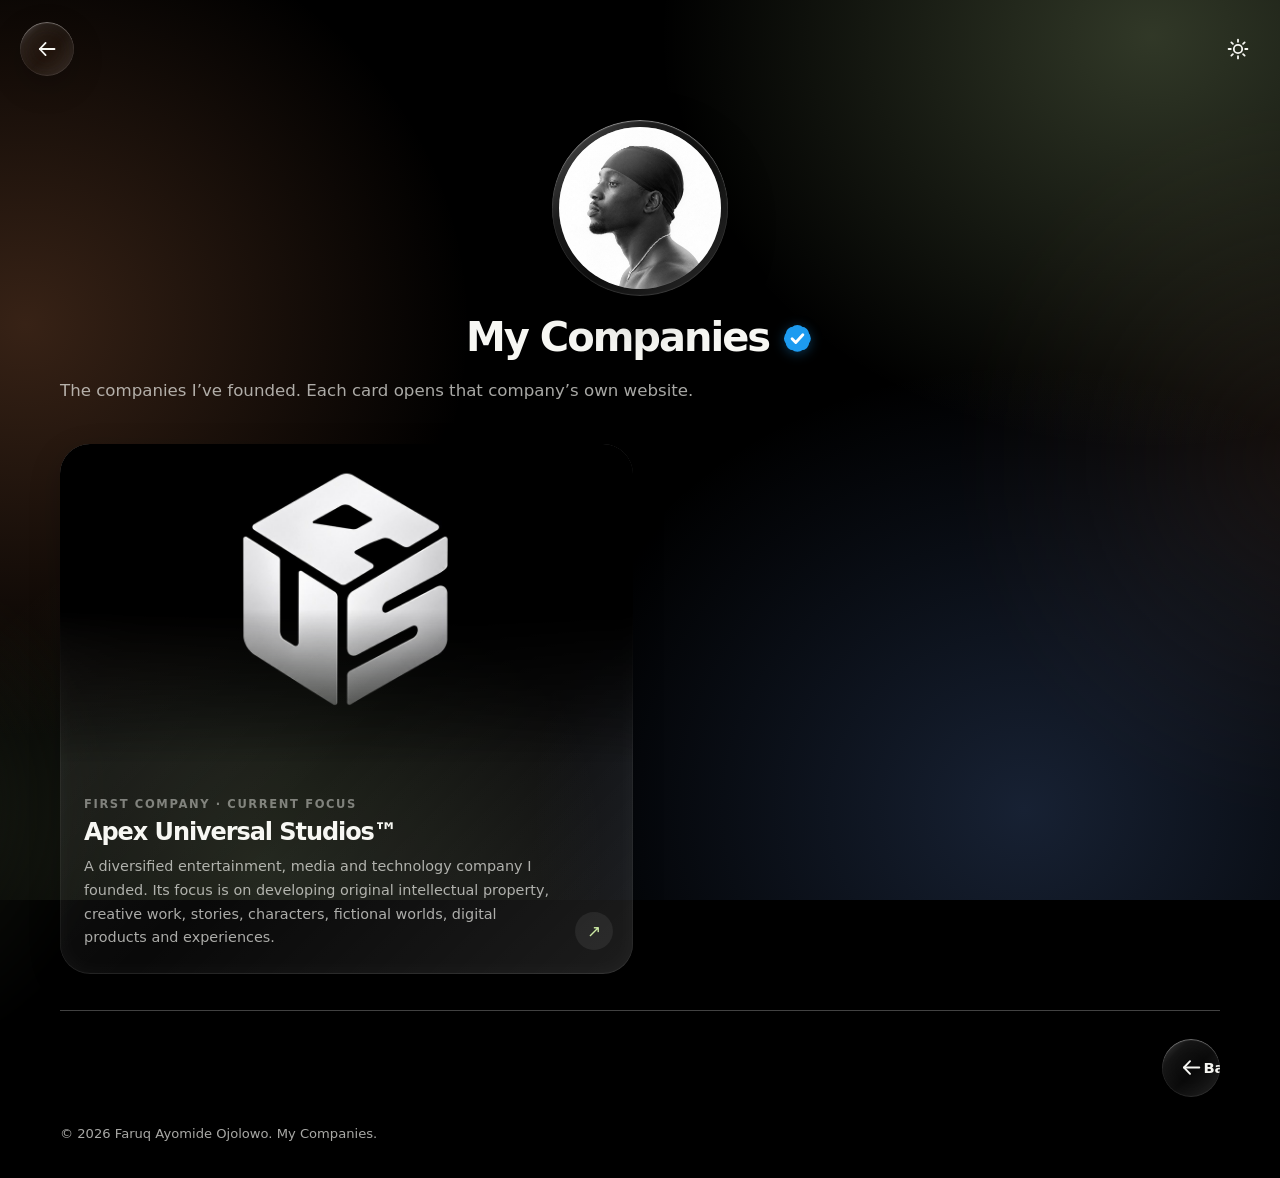
==== commit 70d2f00d: "Add files via upload" ====
--- a/companies.html
+++ b/companies.html
@@ -267,7 +267,7 @@
     .j-card.is-featured .j-arrow { position: absolute; right: 20px; bottom: 22px; z-index: 2; }
 
     /* company cards: a tall glass card with the logo on top fading into the glass */
-    .j-card.is-company { display: flex; flex-direction: column; justify-content: flex-end; min-height: 480px; padding: 0; }
+    .j-card.is-company { display: flex; flex-direction: column; justify-content: flex-end; min-height: 530px; padding: 0; }
     .j-card.is-company .j-thumb {
       position: absolute; inset: 0 0 auto 0; width: auto; height: 60%; border-radius: 0; z-index: 0;
       display: grid; place-items: center; color: rgba(255,255,255,0.9);
@@ -542,7 +542,7 @@
           tag: "First company · Current focus",
           description: "A diversified entertainment, media and technology company I founded. Its focus is on developing original intellectual property, creative work, stories, characters, fictional worlds, digital products and experiences.",
           url: "https://apexuniversalstudios0-jpg.github.io/Apex-Universal-Studios/index.html",
-          image: "",
+          image: "apex-logo.jpg",
           monogram: "A",
           color: "linear-gradient(160deg,#9bd36b 0%,#2f8f7a 55%,#1c4a5c 100%)"
         }
@@ -559,7 +559,7 @@
           a.href = c.url; a.target = "_blank"; a.rel = "noopener noreferrer";
           a.setAttribute("aria-label", "Visit " + c.name + " (opens its website)");
           var thumb = mk("div", "j-thumb");
-          if (c.image) { thumb.style.backgroundImage = "url('" + c.image + "')"; thumb.style.backgroundSize = "cover"; thumb.style.backgroundPosition = "center"; }
+          if (c.image) { thumb.style.backgroundColor = "#000"; thumb.style.backgroundImage = "url('" + c.image + "')"; thumb.style.backgroundSize = "cover"; thumb.style.backgroundPosition = "center top"; }
           else { thumb.style.background = c.color || "linear-gradient(160deg,#8a7bff 0%,#4a5bd6 55%,#1d2a6b 100%)"; thumb.appendChild(mk("span", "j-monogram", c.monogram || (c.name || "?").charAt(0))); }
           a.appendChild(thumb);
           var body = mk("div", "j-body");
